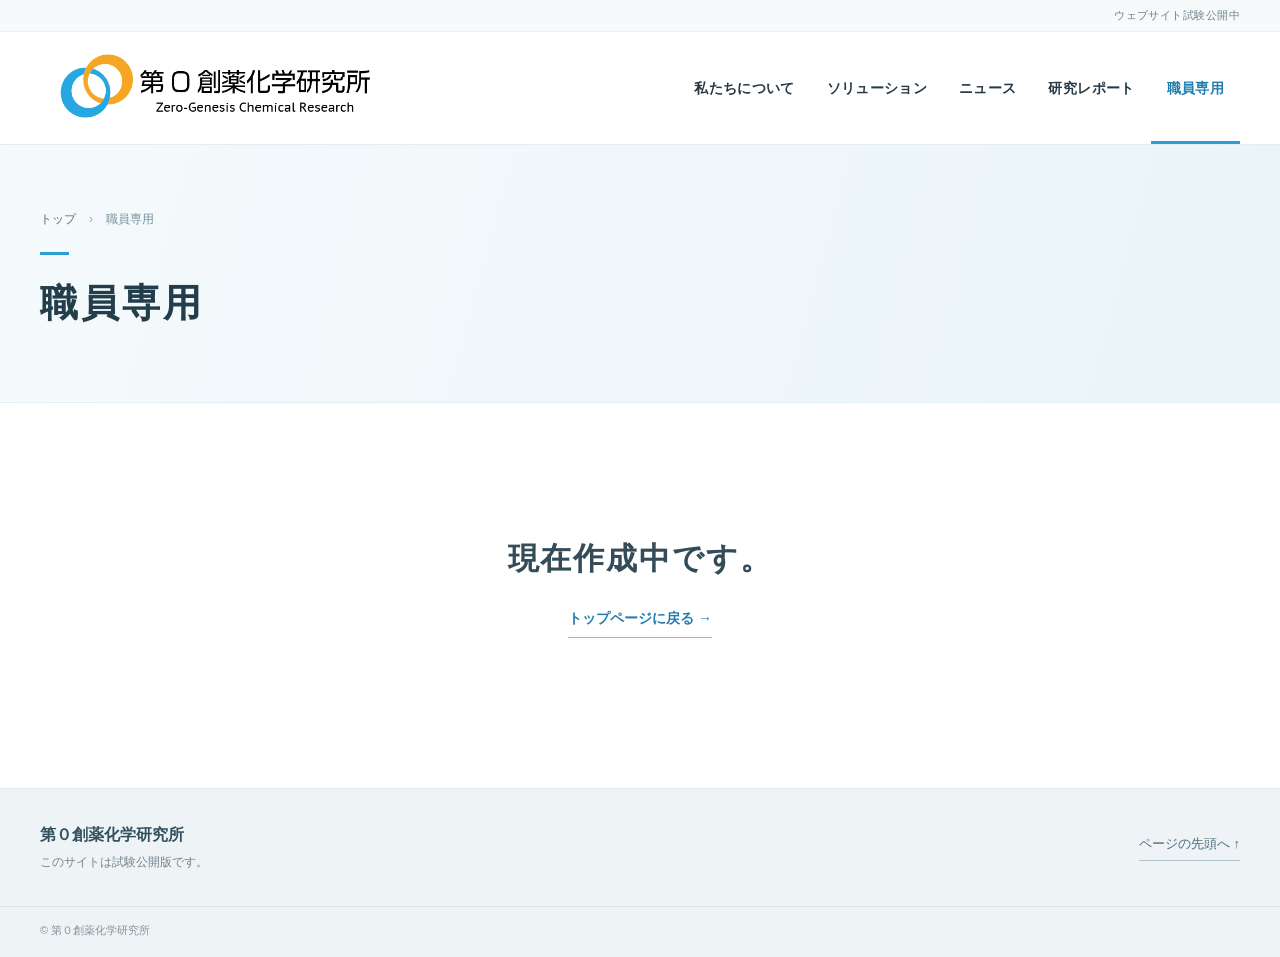
==== staff.html @ 893dd6c6 "Add files via upload" ====
<!doctype html>
<html lang="ja">
<head>
  <meta charset="utf-8">
  <meta name="viewport" content="width=device-width, initial-scale=1">
  <meta name="theme-color" content="#ffffff">
  <meta name="description" content="第０創薬化学研究所の職員専用。現在作成中です。">
  <title>職員専用｜第０創薬化学研究所</title>
  <link rel="icon" type="image/png" href="image/soyaku_logo.png">
  <link rel="stylesheet" href="css/style.css">
  <script src="js/main.js" defer></script>
</head>
<body>
  <div class="utility"><div class="container">ウェブサイト試験公開中</div></div>
  <header class="site-header">
    <div class="container header-layout">
      <a class="site-logo" href="index.html" aria-label="第０創薬化学研究所 トップページ"><img src="image/soyaku_logo.png" alt="第０創薬化学研究所" width="618" height="165"></a>
      <button class="menu-toggle" type="button" aria-label="メニューを開く" aria-expanded="false" aria-controls="main-nav" data-menu-toggle><span class="bar"></span><span class="bar"></span><span class="bar"></span></button>
      <nav id="main-nav" class="nav" aria-label="メインメニュー" data-main-nav>
        <a href="about.html">私たちについて</a>
        <a href="solutions.html">ソリューション</a>
        <a href="news.html">ニュース</a>
        <a href="reports.html">研究レポート</a>
        <a href="staff.html" aria-current="page">職員専用</a>
      </nav>
    </div>
  </header>
  <main id="top">
    <section class="page-banner"><div class="container page-banner-body">
      <nav class="crumbs" aria-label="現在のページ"><a href="index.html">トップ</a><span class="sep">›</span><span aria-current="page">職員専用</span></nav>
      <h1 class="page-title">職員専用</h1>
    </div></section>
    <div class="container placeholder">
      <p class="placeholder-title">現在作成中です。</p>
      <a class="placeholder-return" href="index.html">トップページに戻る →</a>
    </div>
  </main>
  <footer class="site-footer">
    <div class="container footer-row"><div><div class="footer-name">第０創薬化学研究所</div><p class="footer-note">このサイトは試験公開版です。</p></div><a class="footer-back" href="#top">ページの先頭へ ↑</a></div>
    <div class="footer-bar"><div class="container">© 第０創薬化学研究所</div></div>
  </footer>
</body>
</html>
---- css/style.css ----
@charset "UTF-8";
:root {
  --ink: #263944;
  --ink-deep: #16394b;
  --muted: #657780;
  --line: #dfe8ec;
  --pale: #f5f8f9;
  --blue: #2c9dd6;
  --blue-deep: #217db0;
  --blue-wash: #edf6fa;
  --orange: #f6a02e;
  --paper: #ffffff;
  font-family: "Yu Gothic", "YuGothic", "Noto Sans JP", "Hiragino Kaku Gothic ProN", "Hiragino Sans", Meiryo, sans-serif;
  color: var(--ink);
  color-scheme: light;
}
*, *::before, *::after { box-sizing: border-box; }
html { scroll-behavior: smooth; }
body { background: var(--paper); margin: 0; font-size: 15px; line-height: 1.75; -webkit-font-smoothing: antialiased; }
a { color: inherit; text-decoration: none; }
button { font: inherit; }
img { max-width: 100%; }
:focus-visible { outline: 3px solid #6db9e0; outline-offset: 4px; }
.container { width: min(100% - 80px, 1200px); margin-inline: auto; }
.sr-only { position: absolute; width:1px; height:1px; padding:0; margin:-1px; overflow:hidden; clip:rect(0,0,0,0); white-space:nowrap; border:0; }
.utility { height: 32px; border-bottom: 1px solid #eaf0f2; background: #f7fafb; font-size: 11px; color: #71838a; }
.utility .container { height: 100%; display: flex; align-items: center; justify-content: flex-end; letter-spacing: .04em; }
.site-header { background: white; border-bottom: 1px solid #e6edf0; position: relative; z-index: 30; }
.header-layout { display:flex; justify-content:space-between; align-items:center; gap: 28px; min-height: 112px; }
.site-logo { display:block; flex: 0 0 auto; width: clamp(280px, 29vw, 350px); }
.site-logo img { display:block; width:100%; height:auto; }
.nav { display:flex; align-items:stretch; align-self:stretch; }
.nav a { display:flex; align-items:center; justify-content:center; white-space:nowrap; text-align:center; padding: 0 clamp(11px,1.25vw,20px); font-size: 14px; font-weight:700; letter-spacing:.025em; border-bottom: 3px solid transparent; padding-top: 3px; transition: color .2s, border-color .2s; }
.nav a:hover, .nav a[aria-current="page"] { border-bottom-color: var(--blue); color: var(--blue-deep); }
.menu-toggle { display:none; border:1px solid #dbe5e9; background:white; border-radius: 2px; width:48px; height:45px; align-items:center; justify-content:center; padding:11px; flex-direction:column; gap:6px; cursor:pointer; }
.menu-toggle .bar { display:block; width:22px; height:2px; background:#294553; transition:transform .22s, opacity .22s; }
.menu-toggle[aria-expanded="true"] .bar:nth-child(1) { transform:translateY(8px) rotate(45deg); }
.menu-toggle[aria-expanded="true"] .bar:nth-child(2) { opacity:0; }
.menu-toggle[aria-expanded="true"] .bar:nth-child(3) { transform:translateY(-8px) rotate(-45deg); }
.hero { position:relative; overflow:hidden; isolation:isolate; background:#f1f7f9; }
.hero-grid { display:grid; grid-template-columns: 49% 51%; min-height: 535px; }
.hero-copy { z-index:2; display:flex; flex-direction:column; justify-content:center; padding:68px 24px 77px 0; }
.hero-kicker { color:var(--blue-deep); font-size:14px; letter-spacing:.18em; font-weight:700; margin:0 0 18px; }
.hero h1 { color:#1b384a; font-size: clamp(34px,3.65vw,53px); line-height:1.52; letter-spacing:.075em; font-weight:700; margin:0 0 29px; }
.hero-description { font-size:15px; line-height:2.15; margin:0; color:#5c6e79; letter-spacing:.025em; }
.hero-photo { position:absolute; height:100%; top:0; right:0; width:50.6%; background:linear-gradient(135deg,#e7f3f7,#bfdbe6); }
.hero-photo::before { content:""; position:absolute; inset:0; background:linear-gradient(90deg,rgba(242,248,250,.03),transparent 27%); pointer-events:none; z-index:1; }
.hero-photo img { display:block; width:100%; height:100%; object-fit:cover; object-position:center; }
.hero-link { align-self:flex-start; margin-top:38px; min-width:216px; display:inline-flex; align-items:center; justify-content:space-between; gap:36px; background:var(--blue-deep); color:#fff; padding:15px 20px 15px 25px; font-size:14px; font-weight:700; transition:background .16s; }
.hero-link::after { content:""; width:16px; height:16px; border-top:1px solid currentColor; border-right:1px solid currentColor; transform:rotate(45deg) scale(.58); margin-right:2px; }
.hero-link:hover { background:#185e87; }
.color-rule { height: 5px; background:linear-gradient(to right, var(--blue) 0 83%, var(--orange) 83% 100%); }
.newsbar { background:#fff; border-bottom:1px solid var(--line); }
.newsbar-layout { display:flex; align-items:center; gap:42px; padding:27px 0; }
.newsbar h2 { flex:0 0 158px; font-size:17px; letter-spacing:.07em; margin:0; color:#263e4b; border-right:1px solid #d5e3e8; }
.newsbar p { flex:1; min-width:0; margin:0; color:#607781; font-size:14px; }
.newsbar a { font-size:13px; color:var(--blue-deep); font-weight:700; white-space:nowrap; border-bottom:1px solid #8abeda; padding-bottom:3px; }
.newsbar a:hover { color:#17445b; }
.section-intro { padding:100px 0 115px; }
.intro-grid { display:grid; grid-template-columns: .88fr 1.12fr; gap:70px; align-items:start; }
.section-eyebrow { color:var(--blue-deep); font-size:13px; letter-spacing:.05em; font-weight:700; margin:0 0 19px; }
.section-intro h2 { color:#1e3e4e; font-size:clamp(28px,3.2vw,41px); font-weight:700; letter-spacing:.085em; line-height:1.55; margin:0; }
.section-detail { border-top:2px solid #c0dce8; padding-top:25px; }
.section-detail p { font-size:15px; line-height:2.35; margin:0; color:#526772; }
.text-link { display:inline-flex; gap:38px; align-items:center; color:var(--blue-deep); font-size:14px; font-weight:700; padding-bottom:9px; margin-top:26px; border-bottom:1px solid #8fbcd0; }
.text-link::after { content:""; width:21px; border-top:1px solid currentColor; transform:translateY(1px); }
.text-link:hover { color:#17445b; }
.site-footer { background:#eef3f5; border-top:1px solid #e0e9ed; }
.footer-row { min-height:117px; display:flex; align-items:center; justify-content:space-between; gap:24px; }
.footer-name { font-size:16px; font-weight:700; color:#34515f; }
.footer-note { font-size:12px; color:#73858e; margin:3px 0 0; }
.footer-back { color:#4d6a7b; font-size:13px; border-bottom:1px solid #afc1c8; padding-bottom:4px; }
.footer-bar { border-top:1px solid #d8e3e8; color:#83939c; font-size:11px; padding:14px 0 17px; }
/* Individual placeholder pages */
.page-banner { background:linear-gradient(105deg,#f5fafc,#eaf4f8); border-bottom:1px solid #e3eff3; }
.page-banner-body { padding:64px 0 70px; }
.crumbs { display:flex; gap:13px; align-items:center; font-size:12px; color:#78909b; margin:0 0 22px; }
.crumbs a { color:#547181; }
.crumbs a:hover { text-decoration:underline; }
.crumbs .sep { color:#94abb5; }
.page-title { font-size:clamp(30px,3vw,41px); font-weight:700; letter-spacing:.08em; line-height:1.5; margin:0; color:#223e4b; }
.page-title::before { content:""; width:29px; height:3px; display:block; margin-bottom:19px; background:var(--blue); }
.placeholder { min-height:385px; display:flex; flex-direction:column; align-items:center; justify-content:center; padding:70px 24px 90px; text-align:center; }
.placeholder-title { color:#344c58; font-size:clamp(23px, 2.6vw,31px); font-weight:600; letter-spacing:.06em; margin:0 0 20px; }
.placeholder-return { color:var(--blue-deep); border-bottom:1px solid #91bfda; font-size:14px; font-weight:700; padding:0 0 6px; }
.placeholder-return:hover { color:#194c63; }
@media (min-width: 1450px) { .hero-copy { padding-left:4px; } }
@media (max-width: 1120px) { .container { width:min(100% - 64px,1200px); }.header-layout{min-height:96px;gap:17px;}.site-logo{width:298px;}.nav a{font-size:12px;padding-inline:10px;} .hero-grid{min-height:480px;} .hero h1{font-size:42px;} }
@media (max-width: 880px) {
  .utility { height:26px; }
  .container { width:min(100% - 46px,1200px); }
  .header-layout { min-height:84px; }
  .site-logo { width:290px; }
  .menu-toggle { display:flex; }
  .nav { display:none; position:absolute; left:0; right:0; top:100%; background:white; padding:6px 23px 16px; box-shadow:0 14px 26px #1737471a; border-top:1px solid #e5edef; align-self:auto; }
  .nav.is-open { display:block; }
  .nav a { justify-content:space-between; text-align:left; border-bottom:1px solid #e5edef; padding:15px 8px; font-size:15px; }
  .nav a:hover,.nav a[aria-current="page"] { border-bottom-color:#e5edef; background:#f5fafc; }
  .hero-grid { grid-template-columns:55% 45%; min-height:430px; }
  .hero-photo { width:45%; }
  .hero h1 { font-size:35px; }
  .hero-description { font-size:14px; }
  .hero-copy { padding-block:52px; }
  .intro-grid { gap:36px; }
}
@media (max-width: 620px) {
  .container { width:min(100% - 34px,1200px); }
  .utility { display:none; }
  .header-layout { min-height:71px; gap:9px; }
  .site-logo { width:min(70%,267px); }
  .menu-toggle { width:42px; height:42px; }
  .hero { display:flex; flex-direction:column; }
  .hero-grid { display:block; min-height:0; order:2; width:100%; }
  .hero-photo { position:relative; inset:auto; order:1; width:100%; height:224px; }
  .hero-copy { padding:30px 0 42px; }
  .hero-kicker { font-size:12px; margin-bottom:10px; }
  .hero h1 { font-size:clamp(30px,7.25vw,39px); line-height:1.5; margin-bottom:16px; }
  .hero-description { font-size:13px; line-height:2.05; }
  .hero-link { margin-top:25px; min-width:190px; font-size:13px; padding:12px 16px 12px 19px; }
  .newsbar-layout { display:block; padding:23px 0 27px; }
  .newsbar h2 { font-size:16px; border-right:0; margin-bottom:12px; }
  .newsbar p { font-size:13px; margin-bottom:12px; line-height:1.95; }
  .newsbar a { font-size:12px; }
  .section-intro { padding:61px 0 73px; }
  .intro-grid { grid-template-columns:1fr; gap:22px; }
  .section-eyebrow { font-size:12px; margin-bottom:9px; }
  .section-intro h2 { font-size:29px; }
  .section-detail { padding-top:19px; }
  .section-detail p { font-size:13px; line-height:2.1; }
  .footer-row { min-height:120px; align-items:flex-start; flex-direction:column; justify-content:center; gap:13px; padding:23px 0; }
  .footer-name { font-size:14px; }
  .footer-note { font-size:11px; }
  .page-banner-body { padding:37px 0 41px; }
  .crumbs { font-size:11px; margin-bottom:19px; }
  .page-title { font-size:30px; }
  .placeholder { min-height:380px; padding:70px 16px; }
  .placeholder-title { font-size:23px; }
}
@media (prefers-reduced-motion: reduce) { * { scroll-behavior:auto!important; transition:none!important; } }
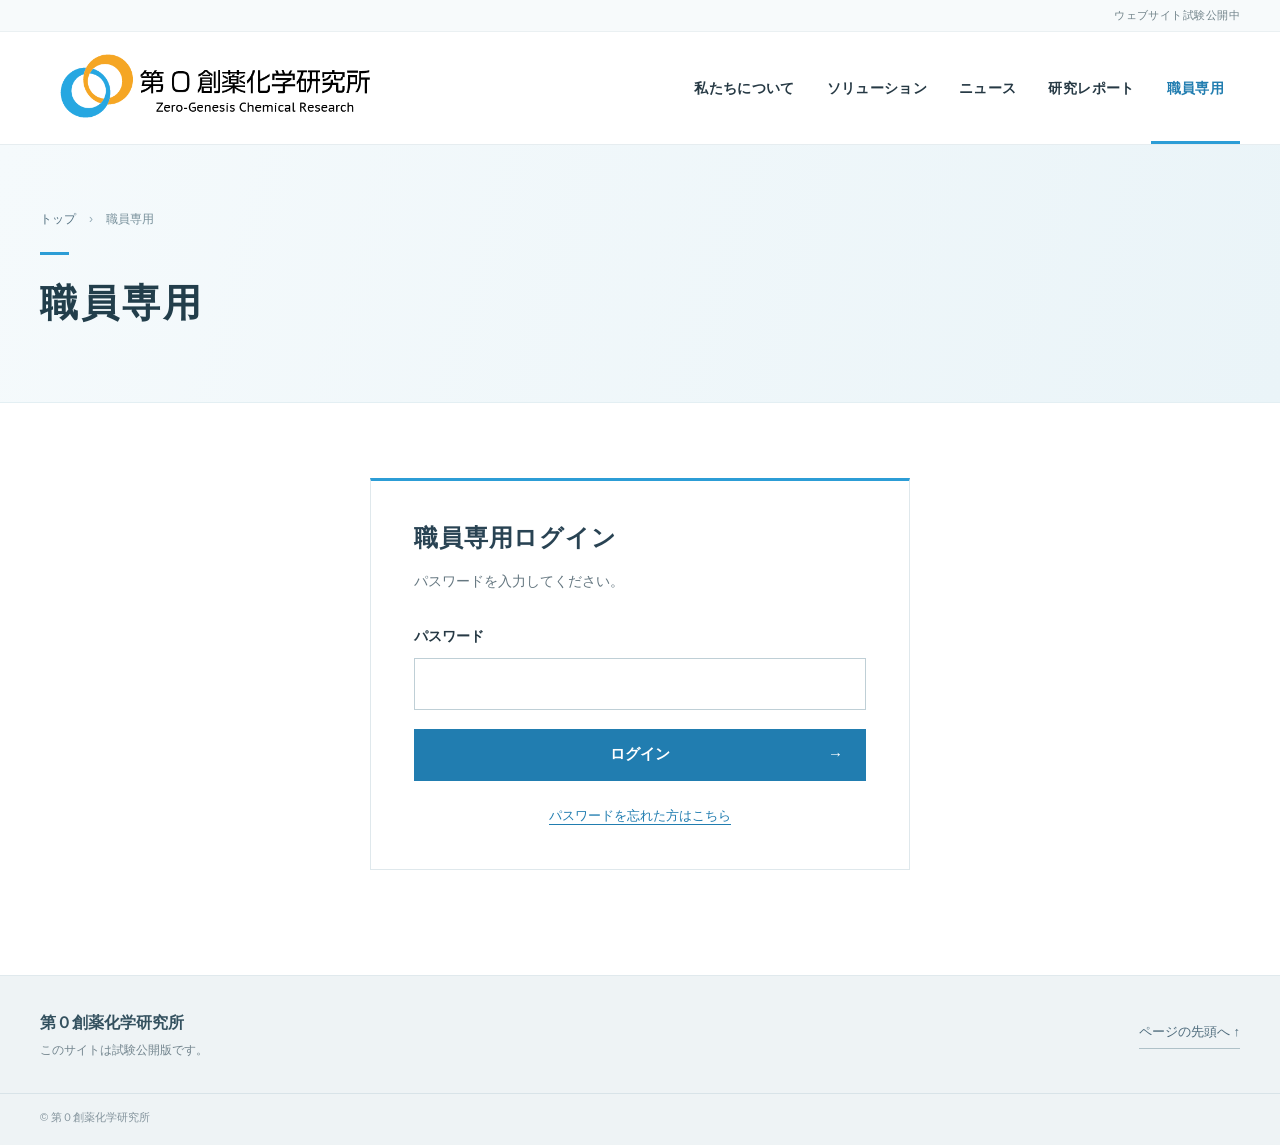
==== commit 0a0fd9cb: "Add files via upload" ====
--- a/staff.html
+++ b/staff.html
@@ -4,11 +4,12 @@
   <meta charset="utf-8">
   <meta name="viewport" content="width=device-width, initial-scale=1">
   <meta name="theme-color" content="#ffffff">
-  <meta name="description" content="第０創薬化学研究所の職員専用。現在作成中です。">
+  <meta name="description" content="第０創薬化学研究所の職員専用ログインページ。">
   <title>職員専用｜第０創薬化学研究所</title>
   <link rel="icon" type="image/png" href="image/soyaku_logo.png">
   <link rel="stylesheet" href="css/style.css">
   <script src="js/main.js" defer></script>
+  <script src="js/staff.js" defer></script>
 </head>
 <body>
   <div class="utility"><div class="container">ウェブサイト試験公開中</div></div>
@@ -30,11 +31,46 @@
       <nav class="crumbs" aria-label="現在のページ"><a href="index.html">トップ</a><span class="sep">›</span><span aria-current="page">職員専用</span></nav>
       <h1 class="page-title">職員専用</h1>
     </div></section>
-    <div class="container placeholder">
-      <p class="placeholder-title">現在作成中です。</p>
-      <a class="placeholder-return" href="index.html">トップページに戻る →</a>
+    <section class="staff-section" aria-label="職員専用ログイン">
+      <div class="container">
+        <div class="staff-panel" id="staffLoginPanel">
+          <h2>職員専用ログイン</h2>
+          <p class="staff-lead">パスワードを入力してください。</p>
+          <form id="staffLoginForm" novalidate>
+            <label class="staff-field-label" for="staffPassword">パスワード</label>
+            <input class="staff-field" id="staffPassword" name="password" type="password" autocomplete="off" required aria-describedby="loginError">
+            <p class="staff-error" id="loginError" role="alert" hidden></p>
+            <button type="submit" class="staff-submit">ログイン<span aria-hidden="true">→</span></button>
+          </form>
+          <a href="#password-help" class="forgot-link" id="openPasswordHelp">パスワードを忘れた方はこちら</a>
+        </div>
+        <div class="staff-panel staff-success" id="staffSuccessPanel" hidden role="status">
+          <h2>認証が完了しました。</h2>
+          <p>職員専用ページにログインしました。</p>
+        </div>
+      </div>
+    </section>
+  </main>
+  <dialog class="security-dialog" id="passwordHelpDialog" aria-labelledby="securityDialogTitle">
+    <div class="security-dialog-header">
+      <h2 id="securityDialogTitle">パスワードを忘れた方へ</h2>
+      <button type="button" id="closePasswordHelp" class="security-close" aria-label="閉じる">×</button>
     </div>
-  </main>
+    <div class="security-dialog-content">
+      <div id="securityGallery" class="security-gallery" tabindex="0" role="region" aria-roledescription="カルーセル" aria-label="パスワードに関するご案内">
+        <div id="securitySlides" class="security-slides"></div>
+      </div>
+      <p class="security-gallery-message" id="securityGalleryMessage" role="status" hidden></p>
+      <div class="security-controls" id="securityControls" hidden>
+        <button type="button" class="security-arrow" id="securityPrev" aria-label="前の画像へ"><svg viewBox="0 0 24 24" width="20" height="20" fill="none" stroke="currentColor" stroke-width="1.8" aria-hidden="true"><path d="M15 4 7 12l8 8" /></svg></button>
+        <div class="security-progress">
+          <span class="security-count" id="securityCount" aria-live="polite"></span>
+          <div class="security-dots" id="securityDots" aria-label="画像の位置"></div>
+        </div>
+        <button type="button" class="security-arrow" id="securityNext" aria-label="次の画像へ"><svg viewBox="0 0 24 24" width="20" height="20" fill="none" stroke="currentColor" stroke-width="1.8" aria-hidden="true"><path d="M9 4 17 12l-8 8" /></svg></button>
+      </div>
+    </div>
+  </dialog>
   <footer class="site-footer">
     <div class="container footer-row"><div><div class="footer-name">第０創薬化学研究所</div><p class="footer-note">このサイトは試験公開版です。</p></div><a class="footer-back" href="#top">ページの先頭へ ↑</a></div>
     <div class="footer-bar"><div class="container">© 第０創薬化学研究所</div></div>
--- a/css/style.css
+++ b/css/style.css
@@ -84,6 +84,64 @@
 .placeholder-title { color:#344c58; font-size:clamp(23px, 2.6vw,31px); font-weight:600; letter-spacing:.06em; margin:0 0 20px; }
 .placeholder-return { color:var(--blue-deep); border-bottom:1px solid #91bfda; font-size:14px; font-weight:700; padding:0 0 6px; }
 .placeholder-return:hover { color:#194c63; }
+
+/* Staff login */
+.staff-section { min-height:430px; padding:75px 0 105px; background:#fff; }
+.staff-panel { max-width:540px; margin:0 auto; padding:36px 43px 42px; border:1px solid var(--line); border-top:3px solid var(--blue); }
+.staff-panel h2 { color:#294353; font-size:24px; font-weight:700; letter-spacing:.035em; margin:0 0 10px; }
+.staff-lead { color:var(--muted); font-size:14px; margin:0 0 31px; }
+.staff-field-label { display:block; margin:0 0 9px; font-size:14px; font-weight:700; }
+.staff-field { display:block; width:100%; height:52px; padding:11px 14px; font:inherit; font-size:16px; letter-spacing:.08em; border:1px solid #bfcfd6; border-radius:0; outline-offset:3px; background:#fff; color:var(--ink); }
+.staff-field:focus { border-color:var(--blue-deep); outline:2px solid #b0dbee; }
+.staff-submit { cursor:pointer; width:100%; margin-top:19px; min-height:52px; border:1px solid var(--blue-deep); background:var(--blue-deep); color:#fff; font-size:15px; font-weight:700; display:flex; align-items:center; justify-content:center; position:relative; transition:background .2s; }
+.staff-submit span { position:absolute; right:22px; }
+.staff-submit:hover { background:#19648d; }
+.staff-error { color:#a73d20; background:#fff4ef; border-left:3px solid #d86b43; font-size:13px; padding:10px 13px; margin:14px 0 -3px; }
+.forgot-link { display:table; margin:24px auto 0; color:var(--blue-deep); font-size:13px; text-decoration:underline; text-underline-offset:4px; }
+.forgot-link:hover { color:#174b6a; }
+.staff-success { text-align:center; padding-top:70px; padding-bottom:70px; }
+.staff-success h2 { margin-bottom:15px; }
+.staff-success p { margin:0; color:var(--muted); }
+/* Password help slideshow */
+.security-dialog { border:0; border-radius:0; padding:0; max-width:calc(100vw - 30px); width:min(900px,calc(100vw - 30px)); max-height:calc(100dvh - 32px); overflow:auto; color:var(--ink); background:#fff; box-shadow:0 20px 70px #0a263b40; }
+.security-dialog::backdrop { background:rgba(17,36,48,.74); }
+.security-dialog-header { min-height:76px; display:flex; justify-content:space-between; align-items:center; gap:14px; padding:15px 22px 15px 30px; border-bottom:1px solid var(--line); }
+.security-dialog-header h2 { font-size:19px; font-weight:700; line-height:1.5; margin:0; }
+.security-close { cursor:pointer; flex:none; display:grid; place-items:center; background:#fff; border:1px solid #d9e3e8; color:#4b6573; width:42px; height:42px; padding:0; font-family:Arial,sans-serif; font-size:30px; font-weight:300; line-height:1; }
+.security-close:hover { background:#eef6fa; }
+.security-dialog-content { padding:24px 30px 27px; }
+.security-gallery { width:100%; border:1px solid #e6edef; background:#f7f9fa; overflow-x:auto; overflow-y:hidden; overscroll-behavior-inline:contain; scroll-snap-type:x mandatory; scrollbar-width:none; scroll-behavior:smooth; }
+.security-gallery::-webkit-scrollbar { display:none; }
+.security-gallery:focus-visible { outline-offset:2px; }
+.security-slides { display:flex; width:100%; }
+.security-slide { flex:0 0 100%; min-width:0; scroll-snap-align:start; scroll-snap-stop:always; display:flex; align-items:center; justify-content:center; height:min(60dvh,630px); padding:12px; }
+.security-slide img { width:auto; height:auto; max-width:100%; max-height:100%; object-fit:contain; display:block; }
+.security-gallery-message { text-align:center; font-size:14px; color:var(--muted); margin:46px 0; }
+.security-gallery:has(.security-slides:empty) { display:none; }
+.security-controls { display:flex; align-items:center; justify-content:space-between; gap:15px; padding-top:16px; }
+.security-arrow { display:grid; place-items:center; width:46px; height:44px; border:1px solid #d6e3e9; background:#fff; color:var(--blue-deep); cursor:pointer; flex:none; }
+.security-arrow:hover:not(:disabled) { background:#eaf6fa; }
+.security-arrow:disabled { cursor:default; color:#abb6bc; background:#f4f6f7; }
+.security-progress { display:flex; flex-direction:column; align-items:center; gap:7px; min-width:0; }
+.security-count { color:#4b6471; font-size:13px; font-variant-numeric:tabular-nums; }
+.security-dots { display:flex; align-items:center; justify-content:center; gap:8px; flex-wrap:wrap; }
+.security-dot { width:7px; height:7px; background:#cbd7dd; border-radius:50%; display:block; }
+.security-dot.is-active { background:var(--blue-deep); }
+body.security-dialog-open { overflow:hidden; }
+@media (max-width:620px) {
+  .staff-section { padding:48px 0 73px; }
+  .staff-panel { padding:27px 22px 31px; }
+  .staff-panel h2 { font-size:21px; }
+  .staff-lead { font-size:13px; margin-bottom:27px; }
+  .security-dialog { width:calc(100vw - 18px); max-width:calc(100vw - 18px); max-height:calc(100dvh - 18px); }
+  .security-dialog-header { min-height:62px; padding:10px 12px 10px 17px; }
+  .security-dialog-header h2 { font-size:16px; }
+  .security-close { width:42px; height:42px; }
+  .security-dialog-content { padding:13px 10px 19px; }
+  .security-slide { height:min(64dvh,520px); padding:3px; }
+  .security-controls { padding-top:12px; padding-inline:2px; }
+}
+
 @media (min-width: 1450px) { .hero-copy { padding-left:4px; } }
 @media (max-width: 1120px) { .container { width:min(100% - 64px,1200px); }.header-layout{min-height:96px;gap:17px;}.site-logo{width:298px;}.nav a{font-size:12px;padding-inline:10px;} .hero-grid{min-height:480px;} .hero h1{font-size:42px;} }
 @media (max-width: 880px) {
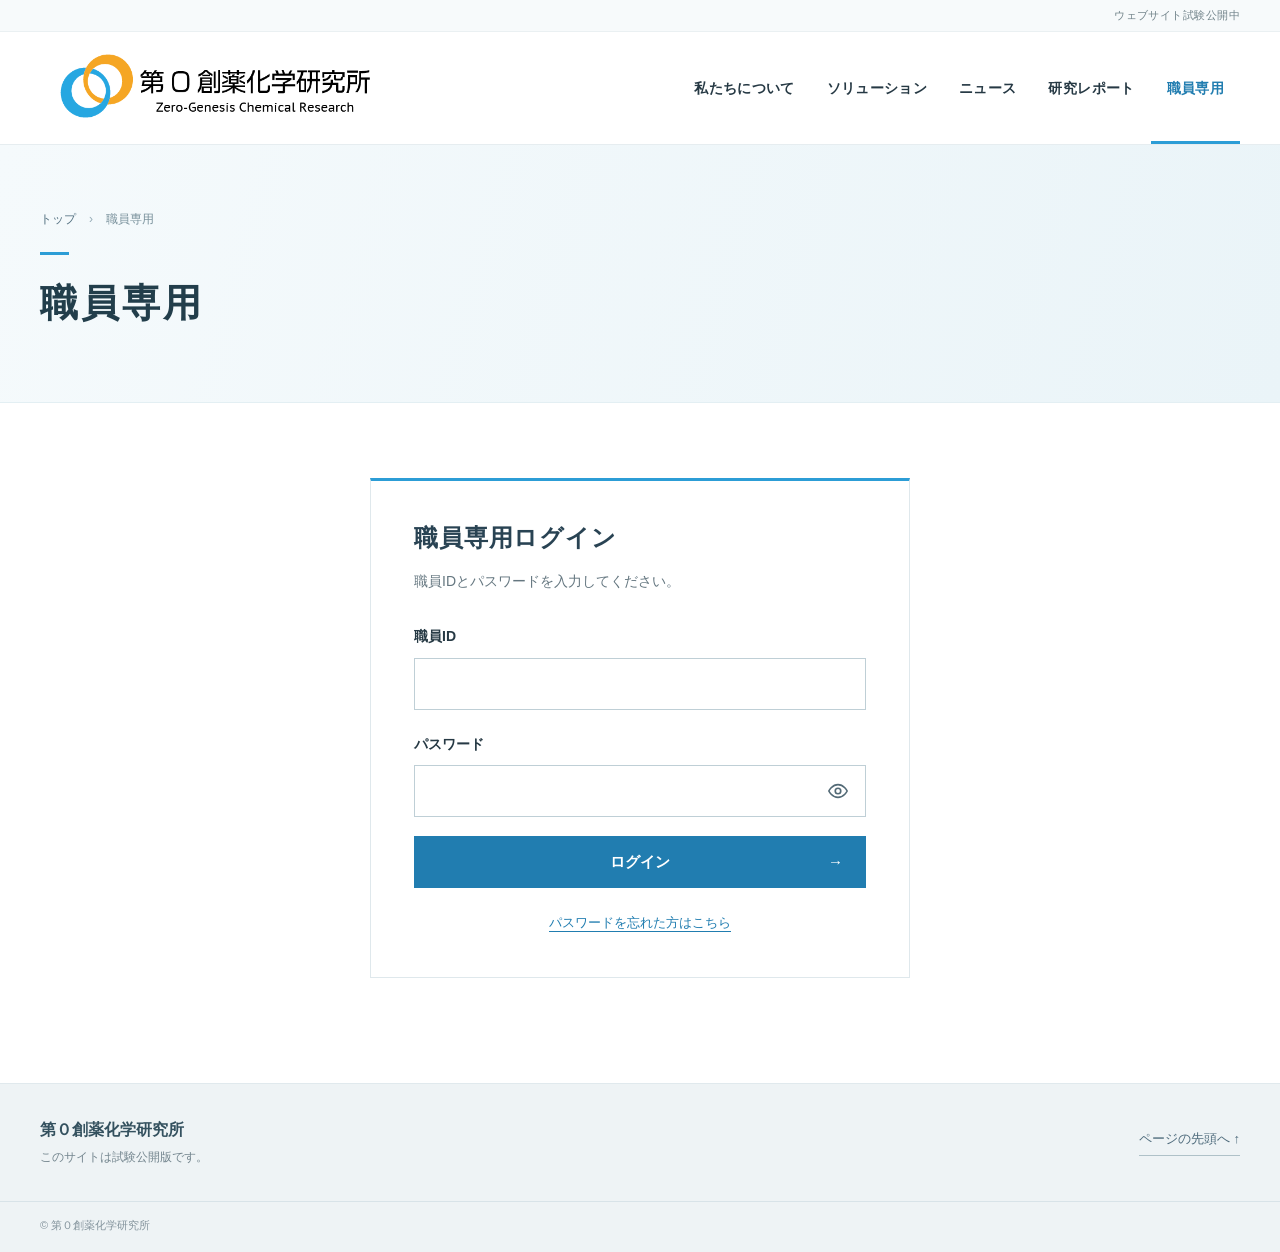
==== commit ab707cca: "Add files via upload" ====
--- a/staff.html
+++ b/staff.html
@@ -7,9 +7,9 @@
   <meta name="description" content="第０創薬化学研究所の職員専用ログインページ。">
   <title>職員専用｜第０創薬化学研究所</title>
   <link rel="icon" type="image/png" href="image/soyaku_logo.png">
-  <link rel="stylesheet" href="css/style.css">
+  <link rel="stylesheet" href="css/style.css?v=20261104-login">
   <script src="js/main.js" defer></script>
-  <script src="js/staff.js" defer></script>
+  <script src="js/staff.js?v=20261104-login" defer></script>
 </head>
 <body>
   <div class="utility"><div class="container">ウェブサイト試験公開中</div></div>
@@ -35,18 +35,51 @@
       <div class="container">
         <div class="staff-panel" id="staffLoginPanel">
           <h2>職員専用ログイン</h2>
-          <p class="staff-lead">パスワードを入力してください。</p>
+          <p class="staff-lead">職員IDとパスワードを入力してください。</p>
           <form id="staffLoginForm" novalidate>
-            <label class="staff-field-label" for="staffPassword">パスワード</label>
-            <input class="staff-field" id="staffPassword" name="password" type="password" autocomplete="off" required aria-describedby="loginError">
+            <div class="staff-field-group">
+              <label class="staff-field-label" for="staffId">職員ID</label>
+              <input class="staff-field" id="staffId" name="staffId" type="text" autocomplete="username" autocapitalize="off" spellcheck="false" required aria-describedby="loginError">
+            </div>
+            <div class="staff-field-group">
+              <label class="staff-field-label" for="staffPassword">パスワード</label>
+              <div class="staff-password-wrap">
+                <input class="staff-field" id="staffPassword" name="password" type="password" autocomplete="current-password" required aria-describedby="loginError">
+                <button class="staff-visibility" id="toggleStaffPassword" type="button" aria-label="パスワードを表示" title="パスワードを表示" aria-controls="staffPassword" aria-pressed="false">
+                  <svg id="staffEyeOpen" viewBox="0 0 24 24" width="22" height="22" fill="none" stroke="currentColor" stroke-width="1.8" stroke-linecap="round" stroke-linejoin="round" aria-hidden="true"><path d="M2 12s3.5-7 10-7 10 7 10 7-3.5 7-10 7S2 12 2 12Z"/><circle cx="12" cy="12" r="3"/></svg>
+                  <svg id="staffEyeClosed" viewBox="0 0 24 24" width="22" height="22" fill="none" stroke="currentColor" stroke-width="1.8" stroke-linecap="round" stroke-linejoin="round" aria-hidden="true" hidden><path d="M3 3 21 21"/><path d="M10.6 5.1A10.4 10.4 0 0 1 12 5c6.5 0 10 7 10 7a17.1 17.1 0 0 1-3.1 4.1"/><path d="M6.4 6.5C3.5 8.3 2 12 2 12s3.5 7 10 7a10 10 0 0 0 4.3-.9"/><path d="M10 10a3 3 0 0 0 4 4"/></svg>
+                </button>
+              </div>
+            </div>
             <p class="staff-error" id="loginError" role="alert" hidden></p>
             <button type="submit" class="staff-submit">ログイン<span aria-hidden="true">→</span></button>
           </form>
           <a href="#password-help" class="forgot-link" id="openPasswordHelp">パスワードを忘れた方はこちら</a>
         </div>
-        <div class="staff-panel staff-success" id="staffSuccessPanel" hidden role="status">
-          <h2>認証が完了しました。</h2>
-          <p>職員専用ページにログインしました。</p>
+        <div class="staff-records" id="staffSuccessPanel" hidden>
+          <div class="staff-records-heading">
+            <div>
+              <h2 id="staffRecordsTitle" tabindex="-1">研究記録</h2>
+              <p>共有履歴</p>
+            </div>
+            <span class="staff-record-count">1件</span>
+          </div>
+          <article class="staff-record-entry" aria-label="共有された研究記録">
+            <div class="staff-record-summary">
+              <span class="staff-record-symbol" aria-hidden="true">
+                <svg width="22" height="22" viewBox="0 0 24 24" fill="none" stroke="currentColor" stroke-width="1.7" stroke-linecap="round" stroke-linejoin="round"><path d="M12 16V3m0 0L7 8m5-5 5 5"/><path d="M4 14v5a2 2 0 0 0 2 2h12a2 2 0 0 0 2-2v-5"/></svg>
+              </span>
+              <div>
+                <p class="staff-record-activity">研究記録を共有しました。</p>
+                <p class="staff-record-kind">共有ファイル</p>
+              </div>
+            </div>
+            <div class="staff-record-image-wrap" id="evidenceImageWrap">
+              <img id="evidenceImage" src="image/evidence.png" alt="共有された研究記録" loading="eager" decoding="async">
+              <p class="staff-record-missing" id="evidenceMissing" role="status" hidden>研究記録の画像は現在準備中です。</p>
+            </div>
+            <a class="staff-record-view" id="evidenceView" href="image/evidence.png" target="_blank" rel="noopener noreferrer">画像を拡大して見る<span aria-hidden="true">↗</span></a>
+          </article>
         </div>
       </div>
     </section>
--- a/css/style.css
+++ b/css/style.css
@@ -93,6 +93,14 @@
 .staff-field-label { display:block; margin:0 0 9px; font-size:14px; font-weight:700; }
 .staff-field { display:block; width:100%; height:52px; padding:11px 14px; font:inherit; font-size:16px; letter-spacing:.08em; border:1px solid #bfcfd6; border-radius:0; outline-offset:3px; background:#fff; color:var(--ink); }
 .staff-field:focus { border-color:var(--blue-deep); outline:2px solid #b0dbee; }
+.staff-field-group + .staff-field-group { margin-top:22px; }
+.staff-password-wrap { position:relative; }
+.staff-password-wrap .staff-field { padding-right:60px; }
+.staff-visibility { position:absolute; top:50%; right:5px; transform:translateY(-50%); display:grid; place-items:center; width:46px; height:44px; padding:0; border:0; background:transparent; color:#536a76; cursor:pointer; border-radius:2px; }
+.staff-visibility:hover { color:var(--blue-deep); background:#eef7fb; }
+.staff-visibility svg { display:block; }
+.staff-visibility svg[hidden] { display:none; }
+
 .staff-submit { cursor:pointer; width:100%; margin-top:19px; min-height:52px; border:1px solid var(--blue-deep); background:var(--blue-deep); color:#fff; font-size:15px; font-weight:700; display:flex; align-items:center; justify-content:center; position:relative; transition:background .2s; }
 .staff-submit span { position:absolute; right:22px; }
 .staff-submit:hover { background:#19648d; }
@@ -195,3 +203,32 @@
   .placeholder-title { font-size:23px; }
 }
 @media (prefers-reduced-motion: reduce) { * { scroll-behavior:auto!important; transition:none!important; } }
+
+/* Staff: shared research record after login */
+.staff-records { width:min(100%, 790px); margin:0 auto; }
+.staff-records-heading { display:flex; align-items:flex-end; justify-content:space-between; gap:18px; margin:0 0 20px; }
+.staff-records-heading h2 { font-size:clamp(24px,3vw,31px); font-weight:700; line-height:1.4; color:#294353; margin:0 0 7px; letter-spacing:.025em; }
+.staff-records-heading h2:focus { outline:none; }
+.staff-records-heading p { font-size:13px; color:var(--muted); margin:0; }
+.staff-record-count { display:inline-block; min-width:48px; text-align:center; padding:5px 10px; font-size:13px; font-weight:700; background:#f1f6f8; color:#536f7c; border:1px solid #d9e5ea; }
+.staff-record-entry { border:1px solid var(--line); border-top:3px solid var(--blue); background:white; }
+.staff-record-summary { display:flex; align-items:center; gap:16px; padding:22px 25px; border-bottom:1px solid var(--line); }
+.staff-record-symbol { display:grid; place-items:center; width:43px; height:43px; flex:none; background:#e8f4fa; color:var(--blue-deep); }
+.staff-record-activity { font-weight:700; font-size:17px; line-height:1.6; margin:0 0 5px; color:#294353; }
+.staff-record-kind { font-size:12px; line-height:1.5; color:var(--muted); margin:0; }
+.staff-record-image-wrap { background:#f8fafb; padding:24px; text-align:center; }
+.staff-record-image-wrap img { max-width:100%; width:auto; height:auto; max-height:none; display:block; margin:0 auto; border:1px solid #e0e5e8; box-shadow:0 1px 4px rgba(20,40,50,.06); }
+.staff-record-image-wrap img[hidden] { display:none; }
+.staff-record-missing { background:#fff; border:1px dashed #d2dce2; color:var(--muted); padding:68px 15px; margin:0; text-align:center; font-size:14px; }
+.staff-record-view { display:flex; justify-content:center; align-items:center; gap:9px; padding:17px 20px; font-weight:700; color:var(--blue-deep); background:#fff; border-top:1px solid var(--line); font-size:13px; }
+.staff-record-view:hover { background:#f4f9fc; }
+.staff-record-view span { font-size:17px; font-weight:400; }
+.staff-record-view[hidden] { display:none; }
+@media (max-width:620px) {
+  .staff-records-heading { margin-bottom:17px; }
+  .staff-record-activity { font-size:15px; }
+  .staff-record-summary { padding:17px 15px; gap:12px; }
+  .staff-record-symbol { width:40px; height:40px; }
+  .staff-record-image-wrap { padding:10px; }
+  .staff-record-view { padding:15px 12px; }
+}
